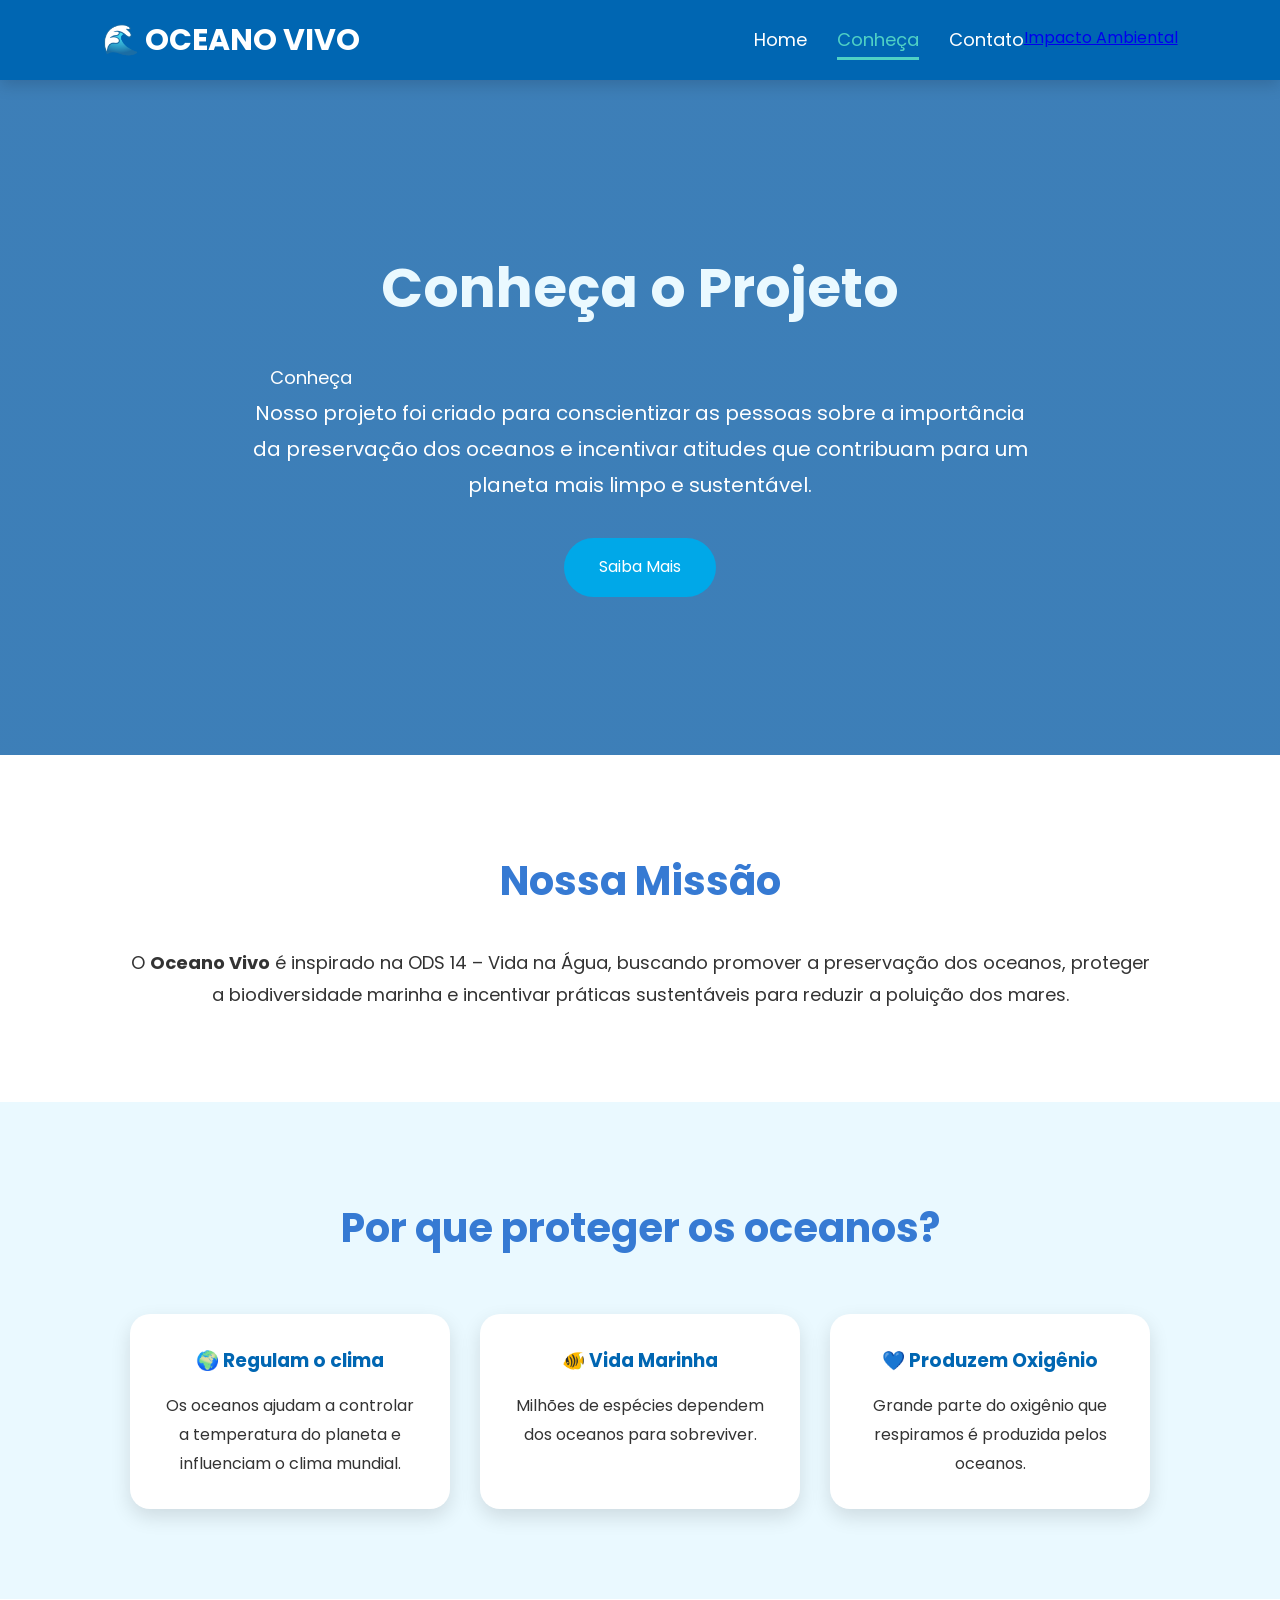
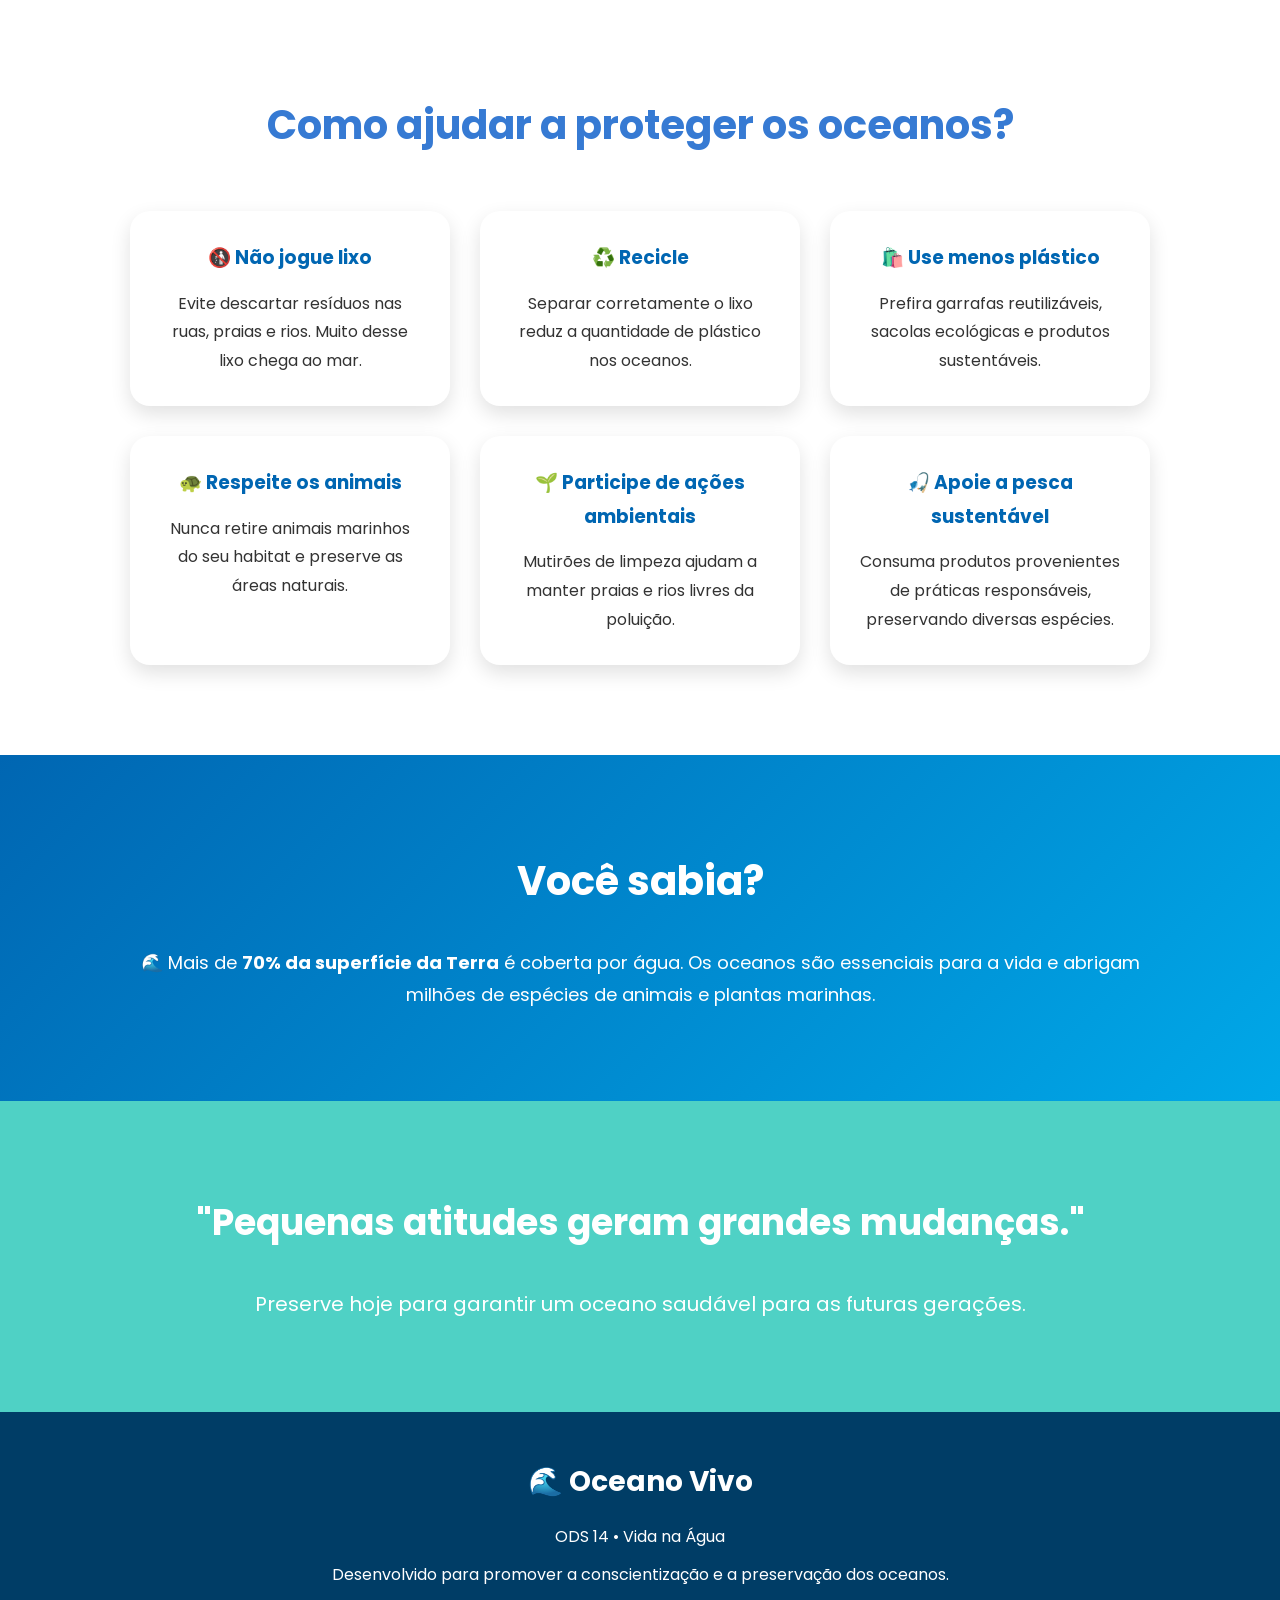
==== conheça.html @ bf8756d7 "FINAL" ====
<!DOCTYPE html>
<html lang="pt-BR">
<head>
    <meta charset="UTF-8">
    <meta name="viewport" content="width=device-width, initial-scale=1.0">
    <title>Conheça o Projeto | Oceano Vivo</title>

    <!-- CSS -->
    <link rel="stylesheet" href="/conheça.css">

    <!-- Fonte -->
    <link href="https://fonts.googleapis.com/css2?family=Poppins:wght@300;400;600;700&display=swap" rel="stylesheet">
</head>

<body>

    <!-- MENU -->
    <header>
        <div class="logo">
            <h1>🌊 OCEANO VIVO</h1>
        </div>

        <nav>
            <ul>
                <li><a href="home.html">Home</a></li>
                <li><a href="conheca.html" class="ativo">Conheça</a></li>
                <li><a href="contato.html">Contato</a></li>
         <a href="impacto-ambiental.html">Impacto Ambiental</a>
            </ul>
        </nav>
    </header>

    <!-- BANNER -->
    <section class="banner">

        <div class="banner-texto">
            <h2 id="cor">Conheça o Projeto</h2>
<nav>
<ul>
<li><a href="conheça.html">Conheça</a></li>

</ul>
</nav>


            <p>
                Nosso projeto foi criado para conscientizar as pessoas sobre a importância
                da preservação dos oceanos e incentivar atitudes que contribuam para um
                planeta mais limpo e sustentável.
            </p>

            <a href="#missao" class="botao">Saiba Mais</a>

        </div>

    </section>

    <!-- MISSÃO -->
    <section class="missao" id="missao">

        <h2>Nossa Missão</h2>

        <p>
            O <strong>Oceano Vivo</strong> é inspirado na ODS 14 – Vida na Água,
            buscando promover a preservação dos oceanos, proteger a biodiversidade
            marinha e incentivar práticas sustentáveis para reduzir a poluição
            dos mares.
        </p>

    </section>

    <!-- IMPORTÂNCIA -->
    <section class="importancia">

        <h2>Por que proteger os oceanos?</h2>

        <div class="cards">

            <div class="card">
                <h3>🌍 Regulam o clima</h3>
                <p>
                    Os oceanos ajudam a controlar a temperatura do planeta
                    e influenciam o clima mundial.
                </p>
            </div>

            <div class="card">
                <h3>🐠 Vida Marinha</h3>
                <p>
                    Milhões de espécies dependem dos oceanos para sobreviver.
                </p>
            </div>

            <div class="card">
                <h3>💙 Produzem Oxigênio</h3>
                <p>
                    Grande parte do oxigênio que respiramos é produzida
                    pelos oceanos.
                </p>
            </div>

        </div>

    </section>

    <!-- DICAS -->
    <section class="dicas">

        <h2>Como ajudar a proteger os oceanos?</h2>

        <div class="cards">

            <div class="card">
                <h3>🚯 Não jogue lixo</h3>
                <p>
                    Evite descartar resíduos nas ruas, praias e rios.
                    Muito desse lixo chega ao mar.
                </p>
            </div>

            <div class="card">
                <h3>♻️ Recicle</h3>
                <p>
                    Separar corretamente o lixo reduz a quantidade de plástico
                    nos oceanos.
                </p>
            </div>

            <div class="card">
                <h3>🛍️ Use menos plástico</h3>
                <p>
                    Prefira garrafas reutilizáveis, sacolas ecológicas e
                    produtos sustentáveis.
                </p>
            </div>

            <div class="card">
                <h3>🐢 Respeite os animais</h3>
                <p>
                    Nunca retire animais marinhos do seu habitat e preserve
                    as áreas naturais.
                </p>
            </div>

            <div class="card">
                <h3>🌱 Participe de ações ambientais</h3>
                <p>
                    Mutirões de limpeza ajudam a manter praias e rios livres
                    da poluição.
                </p>
            </div>

            <div class="card">
                <h3>🎣 Apoie a pesca sustentável</h3>
                <p>
                    Consuma produtos provenientes de práticas responsáveis,
                    preservando diversas espécies.
                </p>
            </div>

        </div>

    </section>

    <!-- CURIOSIDADE -->
    <section class="curiosidade">

        <h2>Você sabia?</h2>

        <p>
            🌊 Mais de <strong>70% da superfície da Terra</strong> é coberta por água.
            Os oceanos são essenciais para a vida e abrigam milhões de espécies
            de animais e plantas marinhas.
        </p>

    </section>

    <!-- FRASE -->
    <section class="frase">

        <h2>"Pequenas atitudes geram grandes mudanças."</h2>

        <p>
            Preserve hoje para garantir um oceano saudável para as futuras gerações.
        </p>

    </section>

    <!-- RODAPÉ -->
    <footer>

        <h3>🌊 Oceano Vivo</h3>

        <p>
            ODS 14 • Vida na Água
        </p>

        <p>
            Desenvolvido para promover a conscientização e a preservação dos oceanos.
        </p>

    </footer>

</body>
</html>
---- conheça.css ----
/* ==========================
   CONFIGURAÇÕES GERAIS
========================== */

*{
    margin:0;
    padding:0;
    box-sizing:border-box;
    font-family:'Poppins',sans-serif;
}

html{
    scroll-behavior:smooth;
}

body{
    background:#f2fbff;
    color:#333;
    line-height:1.8;
}

/* ==========================
   CABEÇALHO
========================== */

header{
    width:100%;
    height:80px;
    background:#0066b2;

    display:flex;
    justify-content:space-between;
    align-items:center;

    padding:0 8%;

    position:fixed;
    top:0;
    left:0;

    z-index:1000;

    box-shadow:0 5px 15px rgba(0,0,0,.15);
}

.logo h1{
    color:white;
    font-size:30px;
}

nav ul{
    display:flex;
    list-style:none;
}

nav ul li{
    margin-left:30px;
}

nav ul li a{
    color:white;
    text-decoration:none;
    font-size:18px;
    position:relative;
    transition:.4s;
}

nav ul li a::after{
    content:"";
    position:absolute;
    left:0;
    bottom:-8px;
    width:0%;
    height:3px;
    background:#4fd1c5;
    transition:.4s;
}

nav ul li a:hover{
    color:#4fd1c5;
}

nav ul li a:hover::after,
nav ul li a.ativo::after{
    width:100%;
}

nav ul li a.ativo{
    color:#4fd1c5;
}

/* ==========================
   BANNER
========================== */

.banner{
    margin-top:80px;
    height:75vh;

    background:
    linear-gradient(rgba(0,85,160,.75),rgba(0,85,160,.75)),
    url("../imagens/oceano.jpg");

    background-size:cover;
    background-position:center;

    display:flex;
    align-items:center;
    justify-content:center;

    text-align:center;

    color:white;

    padding:20px;
}

.banner-texto{
    max-width:800px;
}

.banner h2{
    font-size:55px;
    margin-bottom:25px;
}

.banner p{
    font-size:20px;
    margin-bottom:35px;
}



.botao{
    display:inline-block;
    text-decoration:none;
    color:white;
    background:#00a8e8;

    padding:15px 35px;
    border-radius:40px;

    transition:.4s;
}
#cor{
color: #eaf9ff;

}
.botao:hover{
    background:#4fd1c5;
    transform:translateY(-5px);
}

/* ==========================
   SEÇÕES
========================== */

section{
    padding:90px 10%;
}

section h2{
    text-align:center;
    color:#367ad3;
    font-size:40px;
    margin-bottom:30px;
}

section p{
    text-align:center;
    font-size:18px;
}

/* ==========================
   CARDS
========================== */

.cards{
    display:flex;
    justify-content:center;
    gap:30px;
    flex-wrap:wrap;
    margin-top:50px;
}

.card{
    background:white;
    width:320px;
    padding:30px;
    border-radius:20px;

    box-shadow:0 8px 20px rgba(0,0,0,.12);

    transition:.4s;
}

.card:hover{
    transform:translateY(-10px);
    box-shadow:0 20px 35px rgba(0,0,0,.20);
}

.card h3{
    color:#0066b2;
    margin-bottom:15px;
    text-align:center;
}

.card p{
    font-size:16px;
}

/* ==========================
   CORES DAS SEÇÕES
========================== */

.missao{
    background:white;
}

.importancia{
    background:#eaf9ff;
}

.dicas{
    background:white;
}

.curiosidade{
    background:linear-gradient(135deg,#0066b2,#00a8e8);
    color:white;
}

.curiosidade h2{
    color:white;
}

.frase{
    background:#4fd1c5;
    color:white;
}

.frase h2{
    color:white;
    font-size:36px;
}

.frase p{
    font-size:20px;
}

/* ==========================
   RODAPÉ
========================== */

footer{
    background:#003d66;
    color:white;
    text-align:center;
    padding:45px;
}

footer h3{
    font-size:28px;
    margin-bottom:15px;
}

footer p{
    margin-top:10px;
}

/* ==========================
   RESPONSIVO
========================== */

@media(max-width:900px){

header{
    flex-direction:column;
    height:auto;
    padding:20px;
}

nav ul{
    margin-top:15px;
    flex-direction:column;
    align-items:center;
}

nav ul li{
    margin:10px 0;
}

.banner{
    height:auto;
    padding:100px 20px;
}

.banner h2{
    font-size:38px;
}

.banner p{
    font-size:18px;
}

section h2{
    font-size:30px;
}

.cards{
    flex-direction:column;
    align-items:center;
}

.card{
    width:100%;
    max-width:360px;
}

}
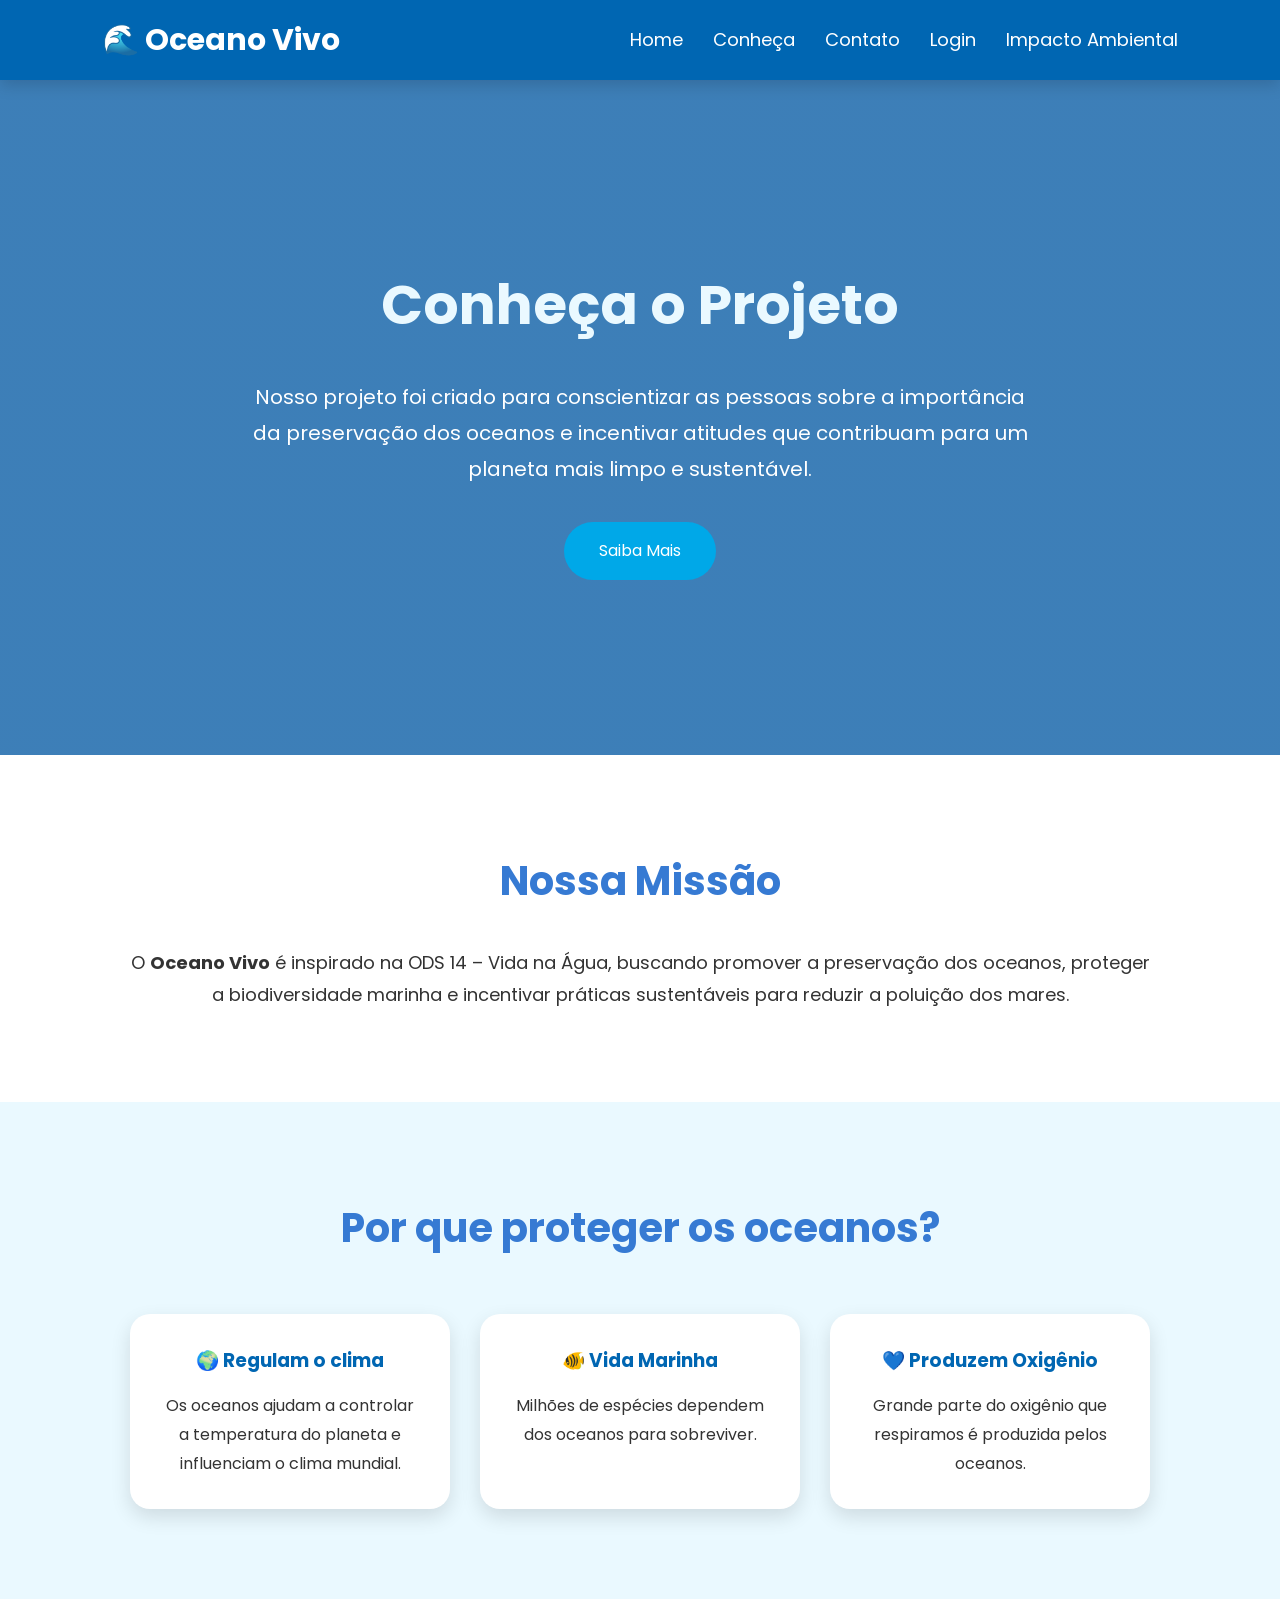
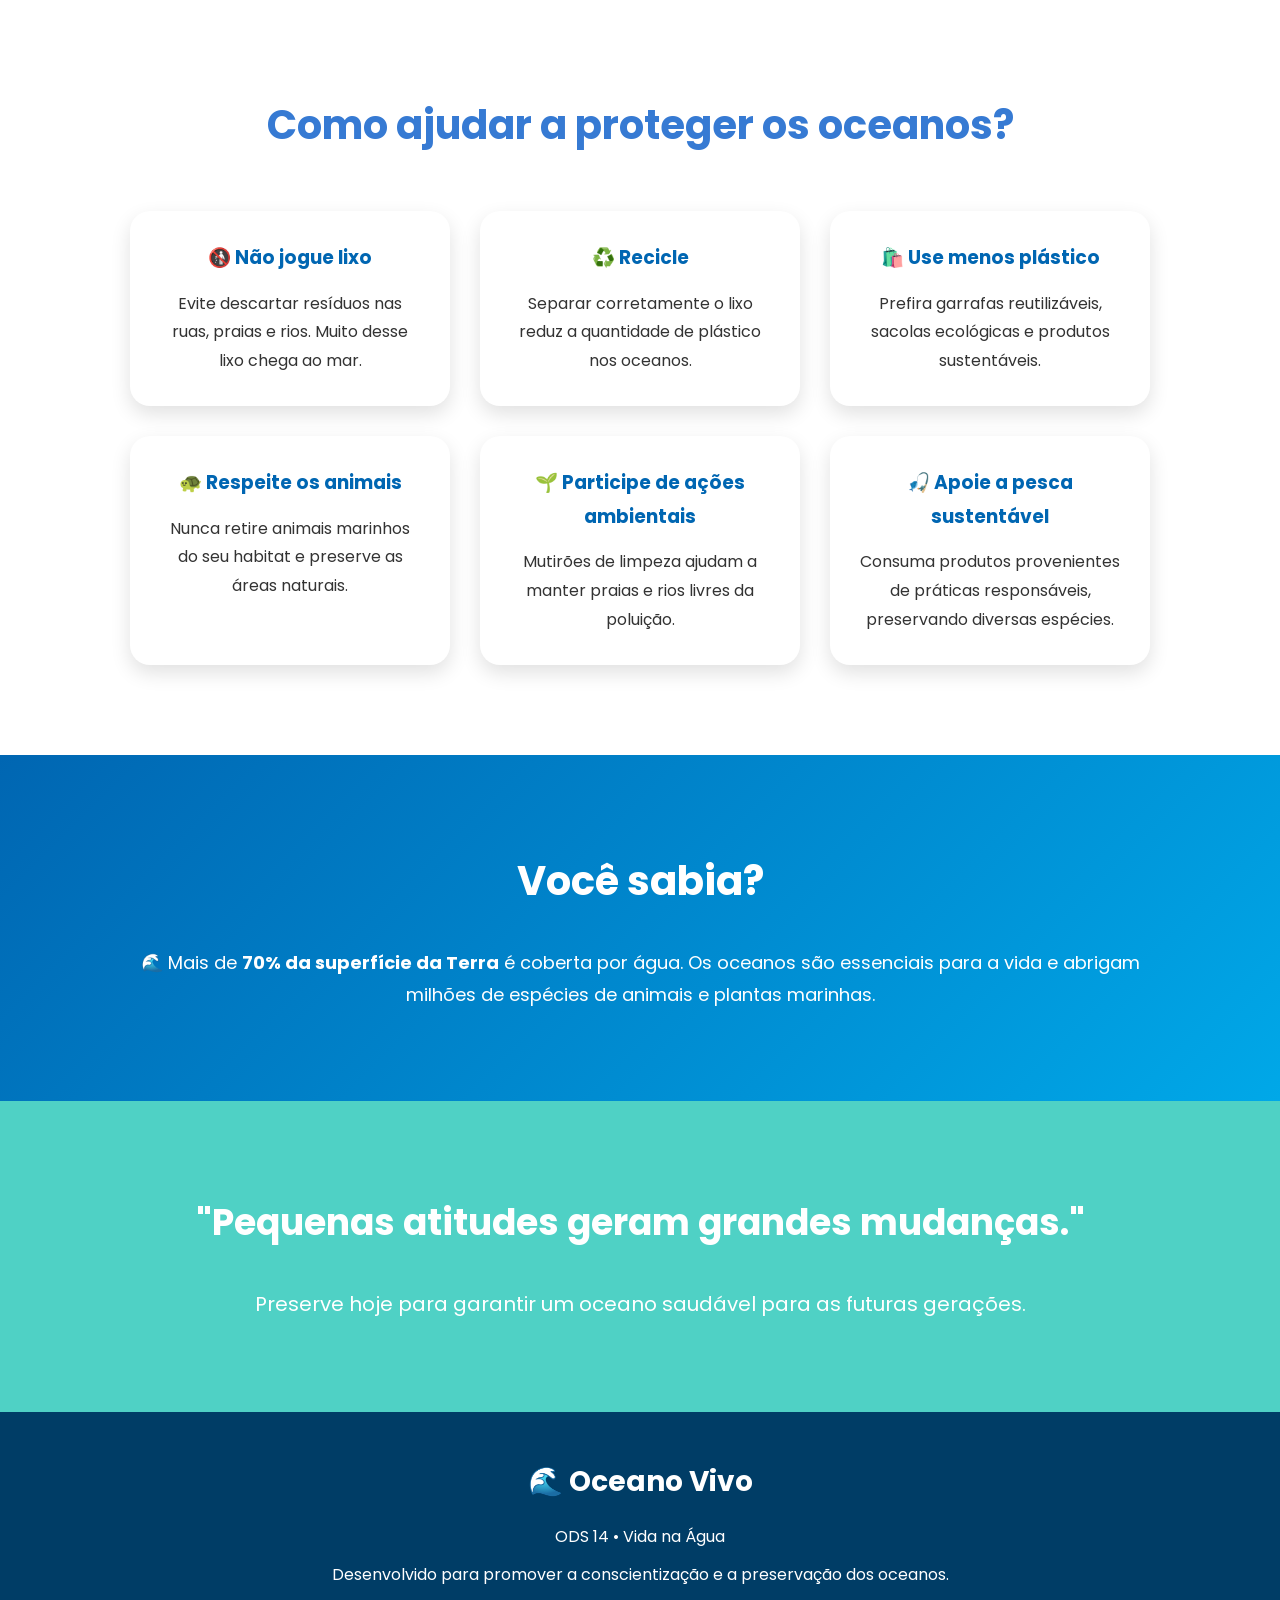
==== commit 03ffbf72: "Fix navigation links and header title case" ====
--- a/conheça.html
+++ b/conheça.html
@@ -17,15 +17,16 @@
     <!-- MENU -->
     <header>
         <div class="logo">
-            <h1>🌊 OCEANO VIVO</h1>
+            <h1>🌊 Oceano Vivo</h1>
         </div>
 
         <nav>
             <ul>
                 <li><a href="home.html">Home</a></li>
-                <li><a href="conheca.html" class="ativo">Conheça</a></li>
+                <li><a href="conheca.html">Conheça</a></li>
                 <li><a href="contato.html">Contato</a></li>
-         <a href="impacto-ambiental.html">Impacto Ambiental</a>
+                <li><a href="login.html">Login</a></li>
+                <li><a href="impacto-ambiental.html">Impacto Ambiental</a></li>
             </ul>
         </nav>
     </header>
@@ -37,7 +38,6 @@
             <h2 id="cor">Conheça o Projeto</h2>
 <nav>
 <ul>
-<li><a href="conheça.html">Conheça</a></li>
 
 </ul>
 </nav>
@@ -202,4 +202,4 @@
     </footer>
 
 </body>
-</html>+</html>
